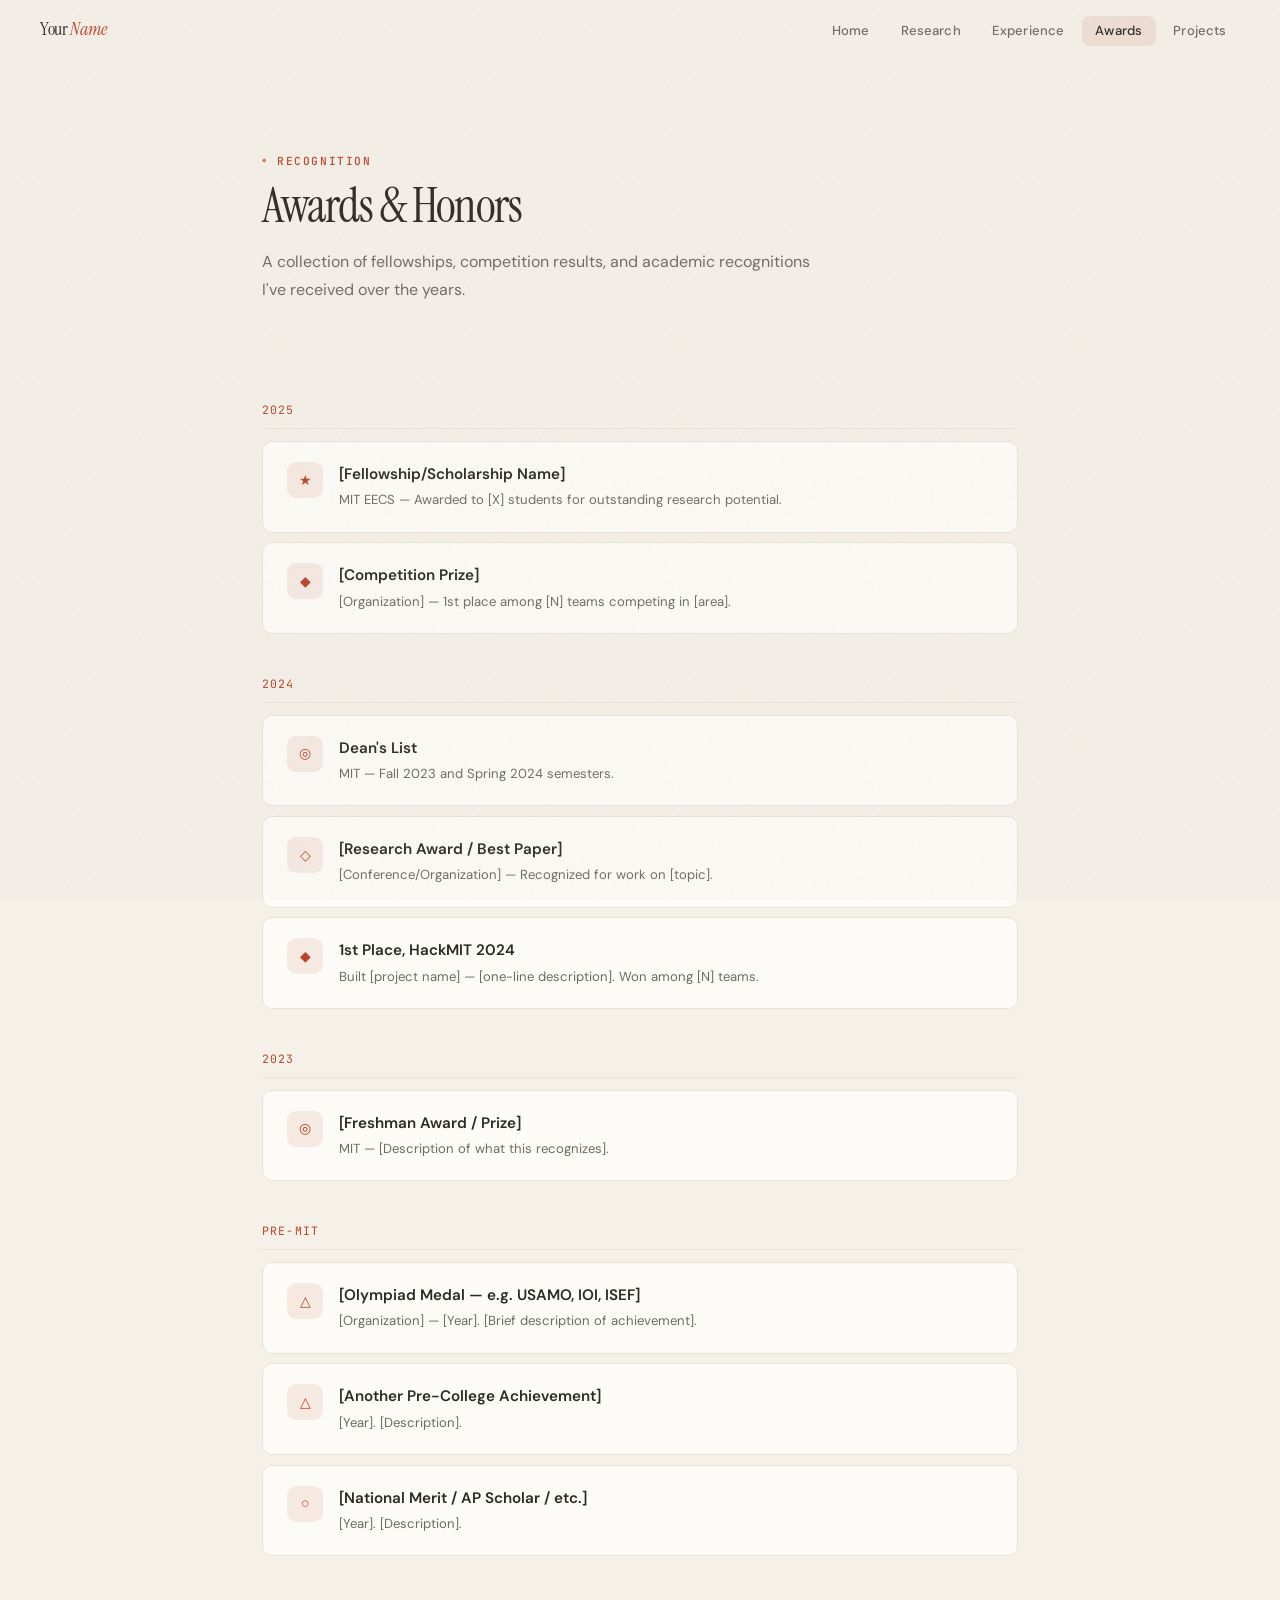
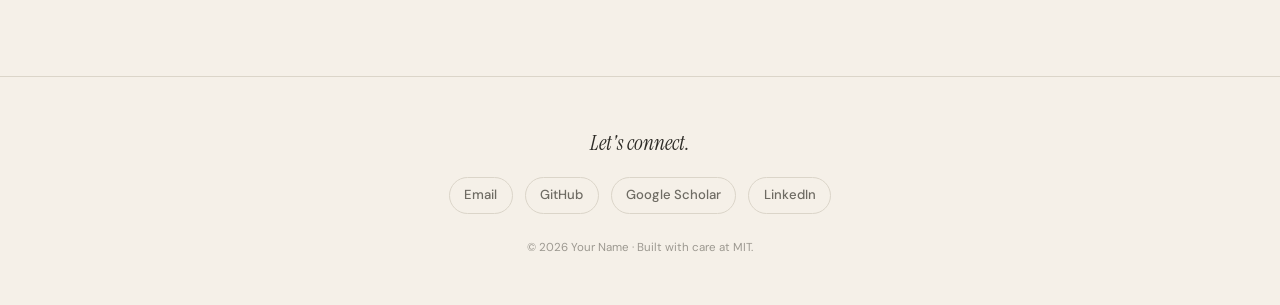
==== awards.html @ 9202465a "Initial commit" ====
<!DOCTYPE html>
<html lang="en">
<head>
    <meta charset="UTF-8">
    <meta name="viewport" content="width=device-width, initial-scale=1.0">
    <title>Awards — Your Name</title>
    <link rel="stylesheet" href="style.css">
</head>
<body>

<nav id="navbar">
    <a class="nav-name" href="index.html">Your <em>Name</em></a>
    <div class="nav-toggle" onclick="document.querySelector('.nav-links').classList.toggle('open')">
        <span></span><span></span><span></span>
    </div>
    <ul class="nav-links">
        <li><a href="index.html">Home</a></li>
        <li><a href="research.html">Research</a></li>
        <li><a href="experience.html">Experience</a></li>
        <li><a href="awards.html" class="active">Awards</a></li>
        <li><a href="projects.html">Projects</a></li>
    </ul>
</nav>

<div class="page">
    <div class="page-header">
        <div class="section-tag reveal">Recognition</div>
        <h1 class="section-heading reveal r-d1">Awards & Honors</h1>
        <p class="section-desc reveal r-d2">
            A collection of fellowships, competition results, and academic recognitions 
            I've received over the years.
        </p>
    </div>

    <div class="awards-full">

        <!-- 2025 -->
        <div class="awards-year-group reveal">
            <div class="awards-year">2025</div>
            <div class="award-full-item">
                <div class="award-full-icon">★</div>
                <div class="award-full-info">
                    <h3>[Fellowship/Scholarship Name]</h3>
                    <p>MIT EECS — Awarded to [X] students for outstanding research potential.</p>
                </div>
            </div>
            <div class="award-full-item">
                <div class="award-full-icon">◆</div>
                <div class="award-full-info">
                    <h3>[Competition Prize]</h3>
                    <p>[Organization] — 1st place among [N] teams competing in [area].</p>
                </div>
            </div>
        </div>

        <!-- 2024 -->
        <div class="awards-year-group reveal">
            <div class="awards-year">2024</div>
            <div class="award-full-item">
                <div class="award-full-icon">◎</div>
                <div class="award-full-info">
                    <h3>Dean's List</h3>
                    <p>MIT — Fall 2023 and Spring 2024 semesters.</p>
                </div>
            </div>
            <div class="award-full-item">
                <div class="award-full-icon">◇</div>
                <div class="award-full-info">
                    <h3>[Research Award / Best Paper]</h3>
                    <p>[Conference/Organization] — Recognized for work on [topic].</p>
                </div>
            </div>
            <div class="award-full-item">
                <div class="award-full-icon">◆</div>
                <div class="award-full-info">
                    <h3>1st Place, HackMIT 2024</h3>
                    <p>Built [project name] — [one-line description]. Won among [N] teams.</p>
                </div>
            </div>
        </div>

        <!-- 2023 -->
        <div class="awards-year-group reveal">
            <div class="awards-year">2023</div>
            <div class="award-full-item">
                <div class="award-full-icon">◎</div>
                <div class="award-full-info">
                    <h3>[Freshman Award / Prize]</h3>
                    <p>MIT — [Description of what this recognizes].</p>
                </div>
            </div>
        </div>

        <!-- Pre-MIT -->
        <div class="awards-year-group reveal">
            <div class="awards-year">Pre-MIT</div>
            <div class="award-full-item">
                <div class="award-full-icon">△</div>
                <div class="award-full-info">
                    <h3>[Olympiad Medal — e.g. USAMO, IOI, ISEF]</h3>
                    <p>[Organization] — [Year]. [Brief description of achievement].</p>
                </div>
            </div>
            <div class="award-full-item">
                <div class="award-full-icon">△</div>
                <div class="award-full-info">
                    <h3>[Another Pre-College Achievement]</h3>
                    <p>[Year]. [Description].</p>
                </div>
            </div>
            <div class="award-full-item">
                <div class="award-full-icon">○</div>
                <div class="award-full-info">
                    <h3>[National Merit / AP Scholar / etc.]</h3>
                    <p>[Year]. [Description].</p>
                </div>
            </div>
        </div>

    </div>
</div>

<footer>
    <div class="footer-inner">
        <div class="footer-tagline">Let's connect.</div>
        <div class="footer-socials">
            <a href="mailto:you@mit.edu">Email</a>
            <a href="#">GitHub</a>
            <a href="#">Google Scholar</a>
            <a href="#">LinkedIn</a>
        </div>
        <div class="copyright">© 2026 Your Name · Built with care at MIT.</div>
    </div>
</footer>

<script src="main.js"></script>
</body>
</html>
---- style.css ----
/* ═══════════════════════════════════════════════════
   YOUR NAME — Personal Academic Site
   Warm beige palette · Editorial typography · Artistic details
   ═══════════════════════════════════════════════════ */

@import url('https://fonts.googleapis.com/css2?family=Instrument+Serif:ital@0;1&family=DM+Sans:ital,opsz,wght@0,9..40,300;0,9..40,400;0,9..40,500;0,9..40,600;1,9..40,300;1,9..40,400&family=JetBrains+Mono:wght@400;500&display=swap');

:root {
    --bg:         #F5F0E8;
    --bg-warm:    #EDE7DB;
    --bg-card:    #FAF7F2;
    --bg-cream:   #FDFBF7;
    --text:       #2C2A25;
    --text-soft:  #6E6B63;
    --text-faint: #9C9890;
    --accent:     #B8452A;
    --accent-soft: rgba(184,69,42,0.1);
    --accent-glow: rgba(184,69,42,0.06);
    --border:     #DBD5C9;
    --border-light:#E8E3D9;
    --ink:        #3A3835;

    --serif:  'Instrument Serif', Georgia, serif;
    --sans:   'DM Sans', -apple-system, sans-serif;
    --mono:   'JetBrains Mono', monospace;

    --ease-out: cubic-bezier(0.16, 1, 0.3, 1);
    --ease-smooth: cubic-bezier(0.4, 0, 0.2, 1);
}

/* ─── RESET ─── */
*, *::before, *::after { margin: 0; padding: 0; box-sizing: border-box; }

html { scroll-behavior: smooth; font-size: 16px; }

body {
    font-family: var(--sans);
    background: var(--bg);
    color: var(--text);
    line-height: 1.7;
    -webkit-font-smoothing: antialiased;
    overflow-x: hidden;
    position: relative;
}

/* paper texture overlay */
body::before {
    content: '';
    position: fixed;
    inset: 0;
    pointer-events: none;
    z-index: 9999;
    opacity: 0.3;
    background-image: url("data:image/svg+xml,%3Csvg viewBox='0 0 256 256' xmlns='http://www.w3.org/2000/svg'%3E%3Cfilter id='n'%3E%3CfeTurbulence type='fractalNoise' baseFrequency='0.8' numOctaves='4' stitchTiles='stitch'/%3E%3C/filter%3E%3Crect width='100%25' height='100%25' filter='url(%23n)' opacity='0.3'/%3E%3C/svg%3E");
    background-size: 200px;
}

::selection {
    background: var(--accent);
    color: #fff;
}

a {
    color: var(--accent);
    text-decoration: none;
    transition: opacity 0.25s var(--ease-smooth);
}
a:hover { opacity: 0.7; }

img { max-width: 100%; display: block; }

/* ═══════════════════════════════════════
   NAVIGATION
   ═══════════════════════════════════════ */
nav {
    position: fixed;
    top: 0;
    width: 100%;
    z-index: 1000;
    padding: 0 2.5rem;
    height: 60px;
    display: flex;
    align-items: center;
    justify-content: space-between;
    transition: all 0.4s var(--ease-smooth);
    background: transparent;
}
nav.scrolled {
    background: rgba(245, 240, 232, 0.88);
    backdrop-filter: blur(20px) saturate(1.4);
    -webkit-backdrop-filter: blur(20px) saturate(1.4);
    box-shadow: 0 1px 0 var(--border-light);
}
.nav-name {
    font-family: var(--serif);
    font-size: 1.15rem;
    color: var(--text);
    letter-spacing: -0.02em;
}
.nav-name em {
    font-style: italic;
    color: var(--accent);
}
.nav-links {
    display: flex;
    gap: 0.25rem;
    list-style: none;
}
.nav-links a {
    color: var(--text-soft);
    font-size: 0.82rem;
    font-weight: 500;
    padding: 0.4rem 0.85rem;
    border-radius: 8px;
    transition: all 0.25s var(--ease-smooth);
    letter-spacing: 0.01em;
}
.nav-links a:hover,
.nav-links a.active {
    color: var(--text);
    background: var(--accent-soft);
    opacity: 1;
}

/* mobile nav toggle */
.nav-toggle { display: none; cursor: pointer; padding: 0.5rem; }
.nav-toggle span {
    display: block;
    width: 20px;
    height: 1.5px;
    background: var(--text);
    margin: 5px 0;
    transition: all 0.3s;
}

/* ═══════════════════════════════════════
   PAGE WRAPPER
   ═══════════════════════════════════════ */
.page {
    max-width: 820px;
    margin: 0 auto;
    padding: 0 2rem;
}
.page-wide {
    max-width: 1060px;
    margin: 0 auto;
    padding: 0 2rem;
}

/* ═══════════════════════════════════════
   SECTION HEADING
   ═══════════════════════════════════════ */
.section-tag {
    font-family: var(--mono);
    font-size: 0.7rem;
    font-weight: 500;
    letter-spacing: 0.14em;
    text-transform: uppercase;
    color: var(--accent);
    margin-bottom: 0.5rem;
    display: inline-flex;
    align-items: center;
    gap: 0.6rem;
}
.section-tag::before {
    content: '◆';
    font-size: 0.45rem;
    opacity: 0.7;
}
.section-heading {
    font-family: var(--serif);
    font-size: clamp(2rem, 4.5vw, 3rem);
    font-weight: 400;
    line-height: 1.12;
    letter-spacing: -0.03em;
    color: var(--text);
    margin-bottom: 1rem;
}
.section-desc {
    font-size: 1rem;
    color: var(--text-soft);
    max-width: 560px;
    line-height: 1.75;
    margin-bottom: 3rem;
}

/* ═══════════════════════════════════════
   HOME — HERO
   ═══════════════════════════════════════ */
.home-hero {
    padding-top: 10rem;
    padding-bottom: 4rem;
    display: grid;
    grid-template-columns: 1fr 280px;
    gap: 4rem;
    align-items: start;
}
.home-intro h1 {
    font-family: var(--serif);
    font-size: clamp(2.6rem, 5.5vw, 3.6rem);
    font-weight: 400;
    line-height: 1.08;
    letter-spacing: -0.035em;
    margin-bottom: 1.5rem;
}
.home-intro h1 em {
    font-style: italic;
    color: var(--accent);
}
.home-intro .bio {
    font-size: 1.02rem;
    color: var(--text-soft);
    line-height: 1.8;
    max-width: 500px;
    margin-bottom: 2rem;
}
.home-intro .bio strong {
    color: var(--text);
    font-weight: 500;
}

/* portrait */
.portrait-wrap {
    position: relative;
}
.portrait-frame {
    position: relative;
    border-radius: 14px;
    overflow: hidden;
    box-shadow: 0 20px 60px rgba(44,42,37,0.1);
}
.portrait-frame img {
    width: 100%;
    aspect-ratio: 3 / 4;
    object-fit: cover;
    transition: transform 0.6s var(--ease-out);
}
.portrait-frame:hover img { transform: scale(1.03); }
.portrait-deco {
    position: absolute;
    top: -10px;
    right: -10px;
    width: 100%;
    height: 100%;
    border: 1.5px solid var(--border);
    border-radius: 14px;
    z-index: -1;
    transition: transform 0.5s var(--ease-out);
}
.portrait-wrap:hover .portrait-deco { transform: translate(4px, -4px); }

/* contact pills */
.contact-row {
    display: flex;
    gap: 0.6rem;
    flex-wrap: wrap;
    margin-bottom: 3rem;
}
.pill {
    display: inline-flex;
    align-items: center;
    gap: 0.45rem;
    padding: 0.45rem 1rem;
    border: 1px solid var(--border);
    border-radius: 100px;
    font-size: 0.82rem;
    font-weight: 500;
    color: var(--text-soft);
    background: var(--bg-cream);
    transition: all 0.25s var(--ease-smooth);
}
.pill svg { width: 14px; height: 14px; flex-shrink: 0; }
.pill:hover {
    border-color: var(--accent);
    color: var(--accent);
    background: var(--accent-soft);
    opacity: 1;
}

/* ═══════════════════════════════════════
   HOME — SUMMARY SECTIONS
   ═══════════════════════════════════════ */
.home-section {
    padding: 3rem 0;
    border-top: 1px solid var(--border-light);
}
.home-section-header {
    display: flex;
    justify-content: space-between;
    align-items: baseline;
    margin-bottom: 1.5rem;
}
.home-section-header h2 {
    font-family: var(--serif);
    font-size: 1.6rem;
    font-weight: 400;
    letter-spacing: -0.02em;
}
.view-all {
    font-family: var(--mono);
    font-size: 0.72rem;
    letter-spacing: 0.08em;
    text-transform: uppercase;
    color: var(--accent);
    display: flex;
    align-items: center;
    gap: 0.4rem;
    font-weight: 500;
}
.view-all::after {
    content: '→';
    transition: transform 0.2s;
}
.view-all:hover::after { transform: translateX(3px); }

/* mini publication list (homepage) */
.pub-mini { display: flex; flex-direction: column; gap: 0.75rem; }
.pub-mini-item {
    padding: 1.1rem 1.4rem;
    background: var(--bg-cream);
    border: 1px solid var(--border-light);
    border-radius: 10px;
    transition: all 0.25s var(--ease-smooth);
}
.pub-mini-item:hover {
    border-color: var(--accent);
    box-shadow: 0 6px 24px var(--accent-glow);
    transform: translateY(-1px);
}
.pub-mini-title {
    font-family: var(--serif);
    font-size: 1.05rem;
    line-height: 1.35;
    margin-bottom: 0.25rem;
}
.pub-mini-title a { color: var(--text); }
.pub-mini-title a:hover { color: var(--accent); }
.pub-mini-meta {
    font-size: 0.82rem;
    color: var(--text-faint);
}
.pub-mini-meta strong { color: var(--text); font-weight: 600; }

/* mini experience list (homepage) */
.exp-mini { display: flex; flex-direction: column; gap: 0; }
.exp-mini-item {
    display: grid;
    grid-template-columns: 110px 1fr;
    gap: 1.5rem;
    padding: 1rem 0;
    border-bottom: 1px solid var(--border-light);
}
.exp-mini-item:last-child { border-bottom: none; }
.exp-mini-date {
    font-family: var(--mono);
    font-size: 0.75rem;
    color: var(--text-faint);
    padding-top: 0.15rem;
}
.exp-mini-info h3 {
    font-size: 0.95rem;
    font-weight: 600;
    line-height: 1.3;
}
.exp-mini-info .company {
    font-family: var(--serif);
    font-style: italic;
    color: var(--accent);
    font-size: 0.92rem;
}

/* mini awards (homepage) */
.awards-mini {
    display: flex;
    flex-wrap: wrap;
    gap: 0.5rem;
}
.award-chip {
    display: inline-flex;
    align-items: center;
    gap: 0.5rem;
    padding: 0.55rem 1rem;
    background: var(--bg-cream);
    border: 1px solid var(--border-light);
    border-radius: 10px;
    font-size: 0.85rem;
    color: var(--text);
    transition: all 0.25s var(--ease-smooth);
}
.award-chip:hover {
    border-color: var(--accent);
    transform: translateY(-1px);
}
.award-chip .chip-icon {
    font-size: 0.75rem;
    opacity: 0.6;
}

/* ═══════════════════════════════════════
   DETAIL PAGES — PAGE HEADER
   ═══════════════════════════════════════ */
.page-header {
    padding-top: 9rem;
    padding-bottom: 3rem;
}

/* ═══════════════════════════════════════
   PUBLICATIONS (detail page)
   ═══════════════════════════════════════ */
.pub-list-full { display: flex; flex-direction: column; gap: 1.25rem; padding-bottom: 5rem; }
.pub-card {
    display: grid;
    grid-template-columns: 200px 1fr;
    gap: 1.75rem;
    padding: 1.75rem;
    background: var(--bg-cream);
    border: 1px solid var(--border-light);
    border-radius: 14px;
    transition: all 0.3s var(--ease-smooth);
}
.pub-card:hover {
    border-color: var(--accent);
    box-shadow: 0 12px 40px var(--accent-glow);
    transform: translateY(-2px);
}
.pub-card-img {
    width: 100%;
    aspect-ratio: 4/3;
    background: var(--bg-warm);
    border-radius: 8px;
    overflow: hidden;
    display: flex;
    align-items: center;
    justify-content: center;
    font-family: var(--mono);
    font-size: 0.7rem;
    color: var(--text-faint);
    position: relative;
}
.pub-card-img img {
    width: 100%;
    height: 100%;
    object-fit: cover;
}
.pub-card-body {}
.pub-card-body h3 {
    font-family: var(--serif);
    font-size: 1.15rem;
    line-height: 1.35;
    margin-bottom: 0.4rem;
}
.pub-card-body h3 a { color: var(--text); }
.pub-card-body h3 a:hover { color: var(--accent); }
.pub-card-authors {
    font-size: 0.85rem;
    color: var(--text-soft);
    margin-bottom: 0.35rem;
    line-height: 1.5;
}
.pub-card-authors strong { color: var(--text); font-weight: 600; }
.pub-card-venue {
    font-family: var(--mono);
    font-size: 0.72rem;
    color: var(--accent);
    font-weight: 500;
    letter-spacing: 0.02em;
    margin-bottom: 0.75rem;
}
.pub-card-links { display: flex; gap: 0.5rem; flex-wrap: wrap; }
.btn-sm {
    font-size: 0.75rem;
    font-weight: 500;
    padding: 0.3rem 0.7rem;
    border-radius: 6px;
    background: var(--accent-soft);
    color: var(--accent);
    transition: all 0.2s var(--ease-smooth);
}
.btn-sm:hover { background: var(--accent); color: #fff; opacity: 1; }

/* ═══════════════════════════════════════
   EXPERIENCE (detail page)
   ═══════════════════════════════════════ */
.exp-timeline { padding-bottom: 5rem; }
.exp-full-item {
    display: grid;
    grid-template-columns: 160px 1fr;
    gap: 2.5rem;
    padding: 2.5rem 0;
    border-bottom: 1px solid var(--border-light);
    position: relative;
}
.exp-full-item:first-child { border-top: 1px solid var(--border-light); }
.exp-full-left {
    font-family: var(--mono);
    font-size: 0.78rem;
    color: var(--text-faint);
    line-height: 1.5;
}
.exp-full-left .exp-loc {
    display: block;
    margin-top: 0.25rem;
    font-family: var(--sans);
    font-style: italic;
    font-size: 0.82rem;
}
.exp-full-right h3 {
    font-size: 1.15rem;
    font-weight: 600;
    margin-bottom: 0.15rem;
}
.exp-full-right .exp-org {
    font-family: var(--serif);
    font-size: 1.1rem;
    font-style: italic;
    color: var(--accent);
    margin-bottom: 0.8rem;
}
.exp-full-right p {
    font-size: 0.92rem;
    color: var(--text-soft);
    line-height: 1.75;
    margin-bottom: 1rem;
}
.exp-full-right .exp-gallery {
    display: grid;
    grid-template-columns: repeat(auto-fill, minmax(180px, 1fr));
    gap: 0.75rem;
    margin-top: 1rem;
}
.exp-full-right .exp-gallery img {
    width: 100%;
    aspect-ratio: 16/10;
    object-fit: cover;
    border-radius: 8px;
    border: 1px solid var(--border-light);
}

/* ═══════════════════════════════════════
   AWARDS (detail page)
   ═══════════════════════════════════════ */
.awards-full { padding-bottom: 5rem; }
.awards-year-group { margin-bottom: 2.5rem; }
.awards-year {
    font-family: var(--mono);
    font-size: 0.72rem;
    letter-spacing: 0.1em;
    text-transform: uppercase;
    color: var(--accent);
    margin-bottom: 0.75rem;
    padding-bottom: 0.5rem;
    border-bottom: 1px solid var(--border-light);
}
.award-full-item {
    padding: 1.25rem 1.5rem;
    background: var(--bg-cream);
    border: 1px solid var(--border-light);
    border-radius: 10px;
    margin-bottom: 0.6rem;
    display: flex;
    gap: 1rem;
    align-items: flex-start;
    transition: all 0.25s var(--ease-smooth);
}
.award-full-item:hover {
    border-color: var(--accent);
    transform: translateY(-1px);
    box-shadow: 0 6px 20px var(--accent-glow);
}
.award-full-icon {
    flex-shrink: 0;
    width: 36px;
    height: 36px;
    background: var(--accent-soft);
    border-radius: 9px;
    display: flex;
    align-items: center;
    justify-content: center;
    font-size: 0.9rem;
    color: var(--accent);
}
.award-full-info h3 { font-size: 0.95rem; font-weight: 600; margin-bottom: 0.1rem; }
.award-full-info p { font-size: 0.82rem; color: var(--text-soft); }

/* ═══════════════════════════════════════
   PROJECTS (detail page)
   ═══════════════════════════════════════ */
.projects-full { padding-bottom: 5rem; }
.project-full-card {
    display: grid;
    grid-template-columns: 1fr 1fr;
    gap: 2rem;
    padding: 2.5rem 0;
    border-bottom: 1px solid var(--border-light);
    align-items: center;
}
.project-full-card:first-child { border-top: 1px solid var(--border-light); }
.project-full-card:nth-child(even) { direction: rtl; }
.project-full-card:nth-child(even) > * { direction: ltr; }
.project-full-img {
    width: 100%;
    aspect-ratio: 16/10;
    background: var(--bg-warm);
    border-radius: 12px;
    overflow: hidden;
    border: 1px solid var(--border-light);
    display: flex;
    align-items: center;
    justify-content: center;
    font-family: var(--mono);
    font-size: 0.75rem;
    color: var(--text-faint);
}
.project-full-img img {
    width: 100%;
    height: 100%;
    object-fit: cover;
}
.project-full-body h3 {
    font-family: var(--serif);
    font-size: 1.4rem;
    font-weight: 400;
    margin-bottom: 0.5rem;
    letter-spacing: -0.01em;
}
.project-full-body p {
    font-size: 0.92rem;
    color: var(--text-soft);
    line-height: 1.75;
    margin-bottom: 1rem;
}
.project-full-body .tags {
    display: flex;
    gap: 0.4rem;
    flex-wrap: wrap;
    margin-bottom: 1rem;
}
.tag {
    font-family: var(--mono);
    font-size: 0.68rem;
    padding: 0.2rem 0.55rem;
    background: var(--bg-warm);
    border-radius: 5px;
    color: var(--text-soft);
}
.project-full-body .project-link {
    font-size: 0.85rem;
    font-weight: 500;
    display: inline-flex;
    align-items: center;
    gap: 0.4rem;
}
.project-full-body .project-link::after { content: '→'; transition: transform 0.2s; }
.project-full-body .project-link:hover::after { transform: translateX(3px); }

/* ═══════════════════════════════════════
   FOOTER
   ═══════════════════════════════════════ */
footer {
    border-top: 1px solid var(--border);
    padding: 3rem 2rem;
    text-align: center;
}
footer .footer-inner {
    max-width: 500px;
    margin: 0 auto;
}
footer .footer-tagline {
    font-family: var(--serif);
    font-size: 1.3rem;
    color: var(--text);
    margin-bottom: 1rem;
    font-style: italic;
}
.footer-socials {
    display: flex;
    justify-content: center;
    gap: 0.75rem;
    margin-bottom: 1.5rem;
    flex-wrap: wrap;
}
.footer-socials a {
    color: var(--text-soft);
    font-size: 0.82rem;
    font-weight: 500;
    padding: 0.4rem 0.9rem;
    border: 1px solid var(--border);
    border-radius: 100px;
    transition: all 0.25s var(--ease-smooth);
}
.footer-socials a:hover {
    color: var(--accent);
    border-color: var(--accent);
    background: var(--accent-soft);
    opacity: 1;
}
footer .copyright {
    font-size: 0.72rem;
    color: var(--text-faint);
}

/* ═══════════════════════════════════════
   DECORATIVE ELEMENTS
   ═══════════════════════════════════════ */
.deco-line {
    width: 48px;
    height: 1.5px;
    background: var(--accent);
    margin: 2rem 0;
    border-radius: 1px;
}
.deco-dot-grid {
    position: absolute;
    width: 80px;
    height: 80px;
    background-image: radial-gradient(circle, var(--border) 1px, transparent 1px);
    background-size: 10px 10px;
    opacity: 0.5;
    pointer-events: none;
}

/* ═══════════════════════════════════════
   ANIMATIONS
   ═══════════════════════════════════════ */
.reveal {
    opacity: 0;
    transform: translateY(28px);
    transition: opacity 0.7s var(--ease-out), transform 0.7s var(--ease-out);
}
.reveal.vis {
    opacity: 1;
    transform: translateY(0);
}
.r-d1 { transition-delay: 0.08s; }
.r-d2 { transition-delay: 0.16s; }
.r-d3 { transition-delay: 0.24s; }
.r-d4 { transition-delay: 0.32s; }

/* hero stagger */
.stagger > * {
    opacity: 0;
    transform: translateY(18px);
    animation: fadeUp 0.75s var(--ease-out) forwards;
}
.stagger > *:nth-child(1) { animation-delay: 0.15s; }
.stagger > *:nth-child(2) { animation-delay: 0.3s; }
.stagger > *:nth-child(3) { animation-delay: 0.45s; }
.stagger > *:nth-child(4) { animation-delay: 0.6s; }

.portrait-wrap {
    opacity: 0;
    transform: translateY(18px);
    animation: fadeUp 0.75s var(--ease-out) 0.4s forwards;
}

@keyframes fadeUp {
    to { opacity: 1; transform: translateY(0); }
}

/* ═══════════════════════════════════════
   RESPONSIVE
   ═══════════════════════════════════════ */
@media (max-width: 768px) {
    nav { padding: 0 1.25rem; }
    .nav-links { 
        display: none; 
        position: absolute;
        top: 60px;
        left: 0;
        width: 100%;
        background: rgba(245,240,232,0.97);
        backdrop-filter: blur(16px);
        padding: 1rem;
        flex-direction: column;
        border-bottom: 1px solid var(--border);
    }
    .nav-links.open { display: flex; }
    .nav-toggle { display: block; }

    .page, .page-wide { padding: 0 1.25rem; }
    .home-hero {
        grid-template-columns: 1fr;
        padding-top: 7rem;
        gap: 2rem;
    }
    .home-hero .portrait-wrap { max-width: 220px; order: -1; }
    .pub-card {
        grid-template-columns: 1fr;
    }
    .pub-card-img { max-height: 200px; }
    .exp-full-item, .exp-mini-item {
        grid-template-columns: 1fr;
        gap: 0.5rem;
    }
    .project-full-card,
    .project-full-card:nth-child(even) {
        grid-template-columns: 1fr;
        direction: ltr;
    }
}
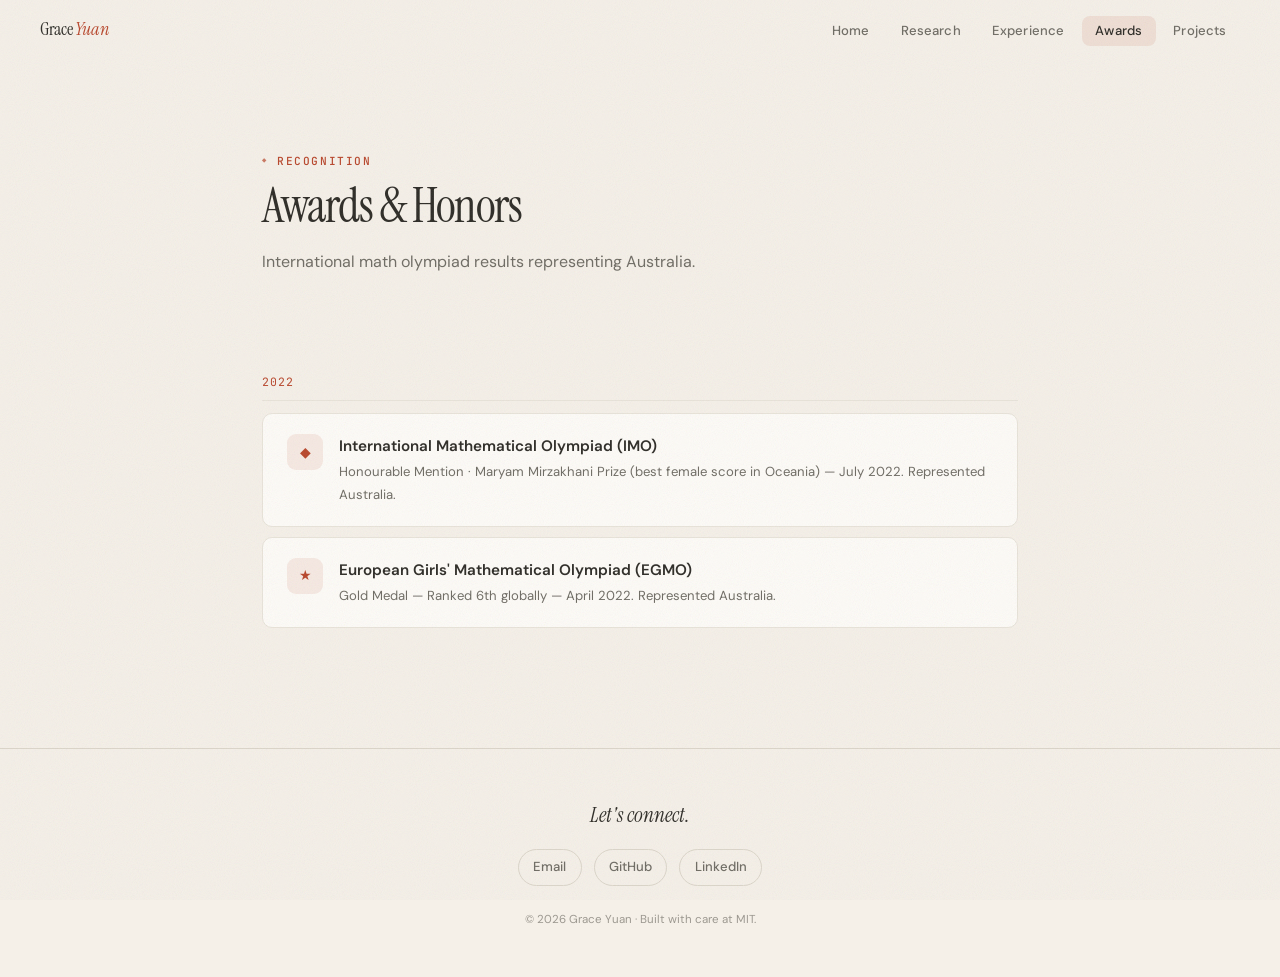
==== commit 8acebc7d: "Add real content and photo" ====
--- a/awards.html
+++ b/awards.html
@@ -3,13 +3,13 @@
 <head>
     <meta charset="UTF-8">
     <meta name="viewport" content="width=device-width, initial-scale=1.0">
-    <title>Awards — Your Name</title>
+    <title>Awards — Grace Yuan</title>
     <link rel="stylesheet" href="style.css">
 </head>
 <body>
 
 <nav id="navbar">
-    <a class="nav-name" href="index.html">Your <em>Name</em></a>
+    <a class="nav-name" href="index.html">Grace <em>Yuan</em></a>
     <div class="nav-toggle" onclick="document.querySelector('.nav-links').classList.toggle('open')">
         <span></span><span></span><span></span>
     </div>
@@ -25,94 +25,28 @@
 <div class="page">
     <div class="page-header">
         <div class="section-tag reveal">Recognition</div>
-        <h1 class="section-heading reveal r-d1">Awards & Honors</h1>
+        <h1 class="section-heading reveal r-d1">Awards &amp; Honors</h1>
         <p class="section-desc reveal r-d2">
-            A collection of fellowships, competition results, and academic recognitions 
-            I've received over the years.
+            International math olympiad results representing Australia.
         </p>
     </div>
 
     <div class="awards-full">
 
-        <!-- 2025 -->
         <div class="awards-year-group reveal">
-            <div class="awards-year">2025</div>
+            <div class="awards-year">2022</div>
+            <div class="award-full-item">
+                <div class="award-full-icon">◆</div>
+                <div class="award-full-info">
+                    <h3>International Mathematical Olympiad (IMO)</h3>
+                    <p>Honourable Mention · Maryam Mirzakhani Prize (best female score in Oceania) — July 2022. Represented Australia.</p>
+                </div>
+            </div>
             <div class="award-full-item">
                 <div class="award-full-icon">★</div>
                 <div class="award-full-info">
-                    <h3>[Fellowship/Scholarship Name]</h3>
-                    <p>MIT EECS — Awarded to [X] students for outstanding research potential.</p>
-                </div>
-            </div>
-            <div class="award-full-item">
-                <div class="award-full-icon">◆</div>
-                <div class="award-full-info">
-                    <h3>[Competition Prize]</h3>
-                    <p>[Organization] — 1st place among [N] teams competing in [area].</p>
-                </div>
-            </div>
-        </div>
-
-        <!-- 2024 -->
-        <div class="awards-year-group reveal">
-            <div class="awards-year">2024</div>
-            <div class="award-full-item">
-                <div class="award-full-icon">◎</div>
-                <div class="award-full-info">
-                    <h3>Dean's List</h3>
-                    <p>MIT — Fall 2023 and Spring 2024 semesters.</p>
-                </div>
-            </div>
-            <div class="award-full-item">
-                <div class="award-full-icon">◇</div>
-                <div class="award-full-info">
-                    <h3>[Research Award / Best Paper]</h3>
-                    <p>[Conference/Organization] — Recognized for work on [topic].</p>
-                </div>
-            </div>
-            <div class="award-full-item">
-                <div class="award-full-icon">◆</div>
-                <div class="award-full-info">
-                    <h3>1st Place, HackMIT 2024</h3>
-                    <p>Built [project name] — [one-line description]. Won among [N] teams.</p>
-                </div>
-            </div>
-        </div>
-
-        <!-- 2023 -->
-        <div class="awards-year-group reveal">
-            <div class="awards-year">2023</div>
-            <div class="award-full-item">
-                <div class="award-full-icon">◎</div>
-                <div class="award-full-info">
-                    <h3>[Freshman Award / Prize]</h3>
-                    <p>MIT — [Description of what this recognizes].</p>
-                </div>
-            </div>
-        </div>
-
-        <!-- Pre-MIT -->
-        <div class="awards-year-group reveal">
-            <div class="awards-year">Pre-MIT</div>
-            <div class="award-full-item">
-                <div class="award-full-icon">△</div>
-                <div class="award-full-info">
-                    <h3>[Olympiad Medal — e.g. USAMO, IOI, ISEF]</h3>
-                    <p>[Organization] — [Year]. [Brief description of achievement].</p>
-                </div>
-            </div>
-            <div class="award-full-item">
-                <div class="award-full-icon">△</div>
-                <div class="award-full-info">
-                    <h3>[Another Pre-College Achievement]</h3>
-                    <p>[Year]. [Description].</p>
-                </div>
-            </div>
-            <div class="award-full-item">
-                <div class="award-full-icon">○</div>
-                <div class="award-full-info">
-                    <h3>[National Merit / AP Scholar / etc.]</h3>
-                    <p>[Year]. [Description].</p>
+                    <h3>European Girls' Mathematical Olympiad (EGMO)</h3>
+                    <p>Gold Medal — Ranked 6th globally — April 2022. Represented Australia.</p>
                 </div>
             </div>
         </div>
@@ -124,12 +58,11 @@
     <div class="footer-inner">
         <div class="footer-tagline">Let's connect.</div>
         <div class="footer-socials">
-            <a href="mailto:you@mit.edu">Email</a>
+            <a href="mailto:yuangc@mit.edu">Email</a>
             <a href="#">GitHub</a>
-            <a href="#">Google Scholar</a>
             <a href="#">LinkedIn</a>
         </div>
-        <div class="copyright">© 2026 Your Name · Built with care at MIT.</div>
+        <div class="copyright">&copy; 2026 Grace Yuan &middot; Built with care at MIT.</div>
     </div>
 </footer>
 
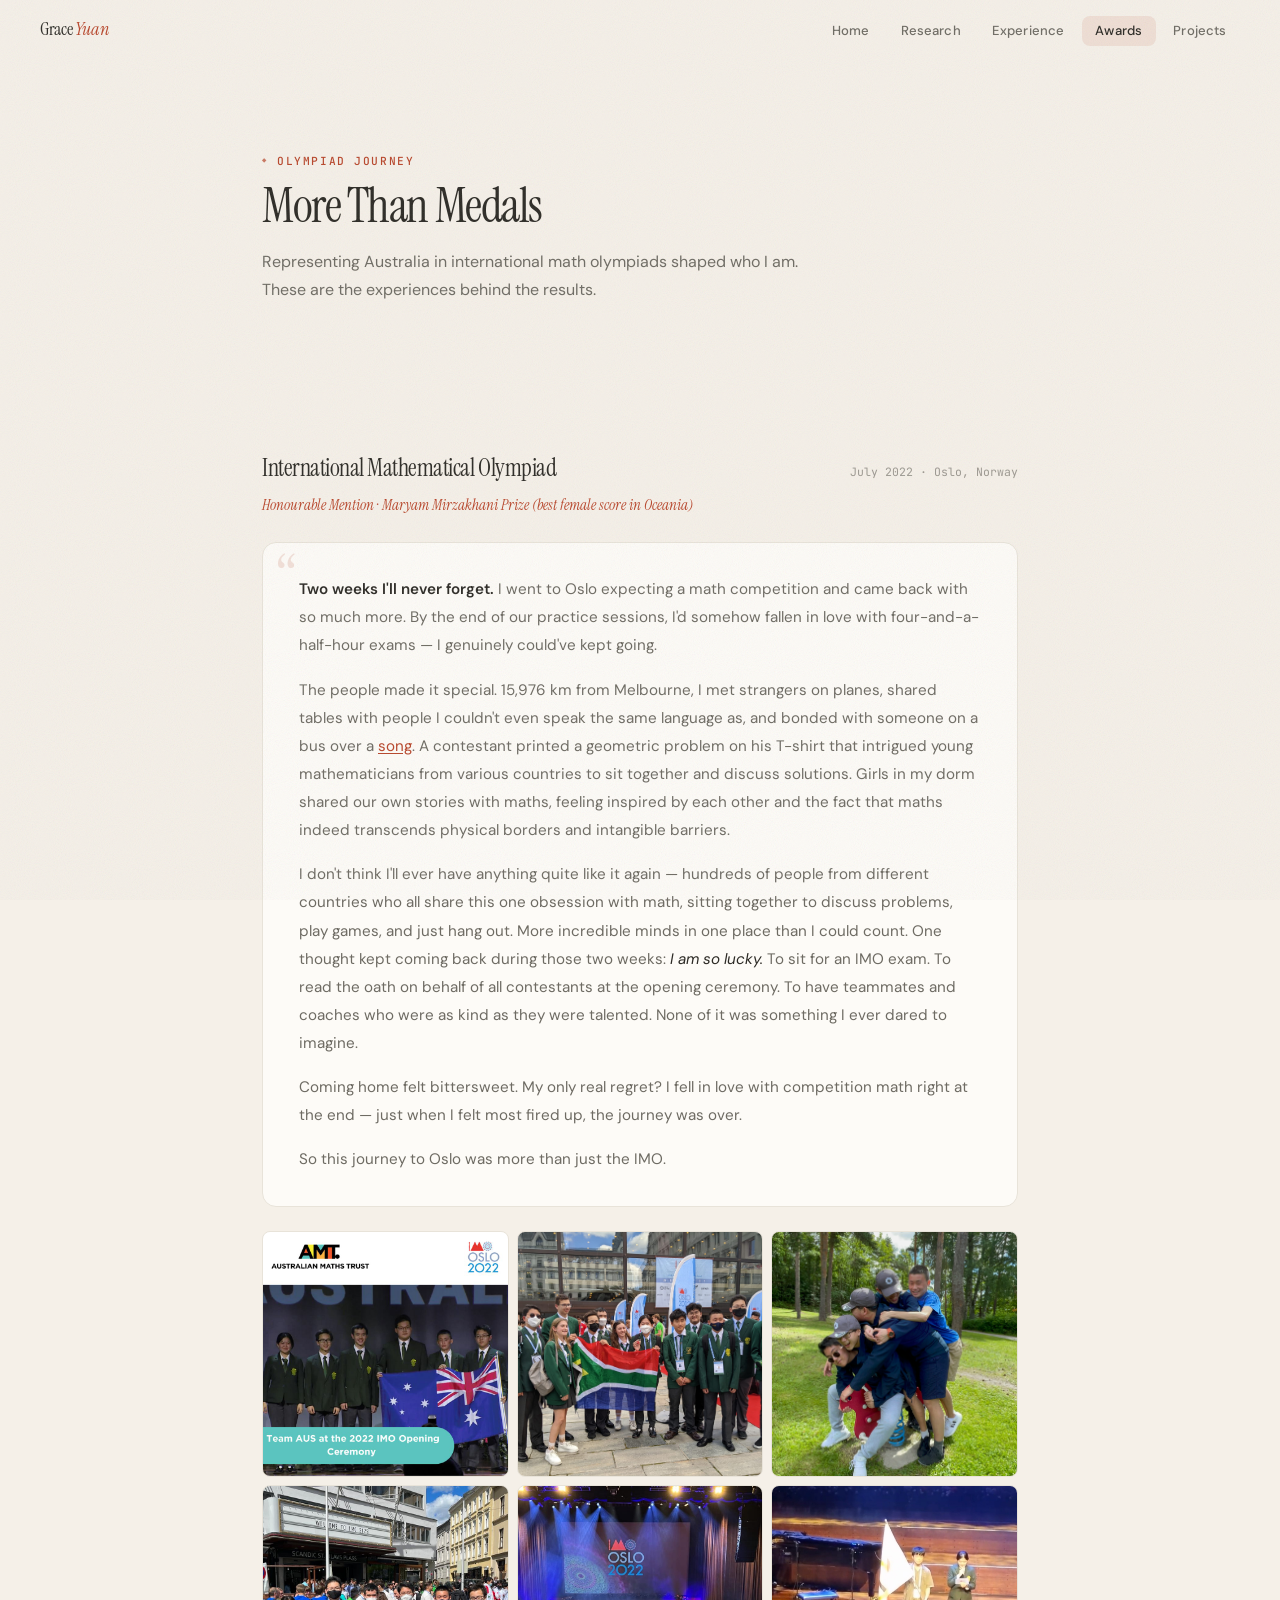
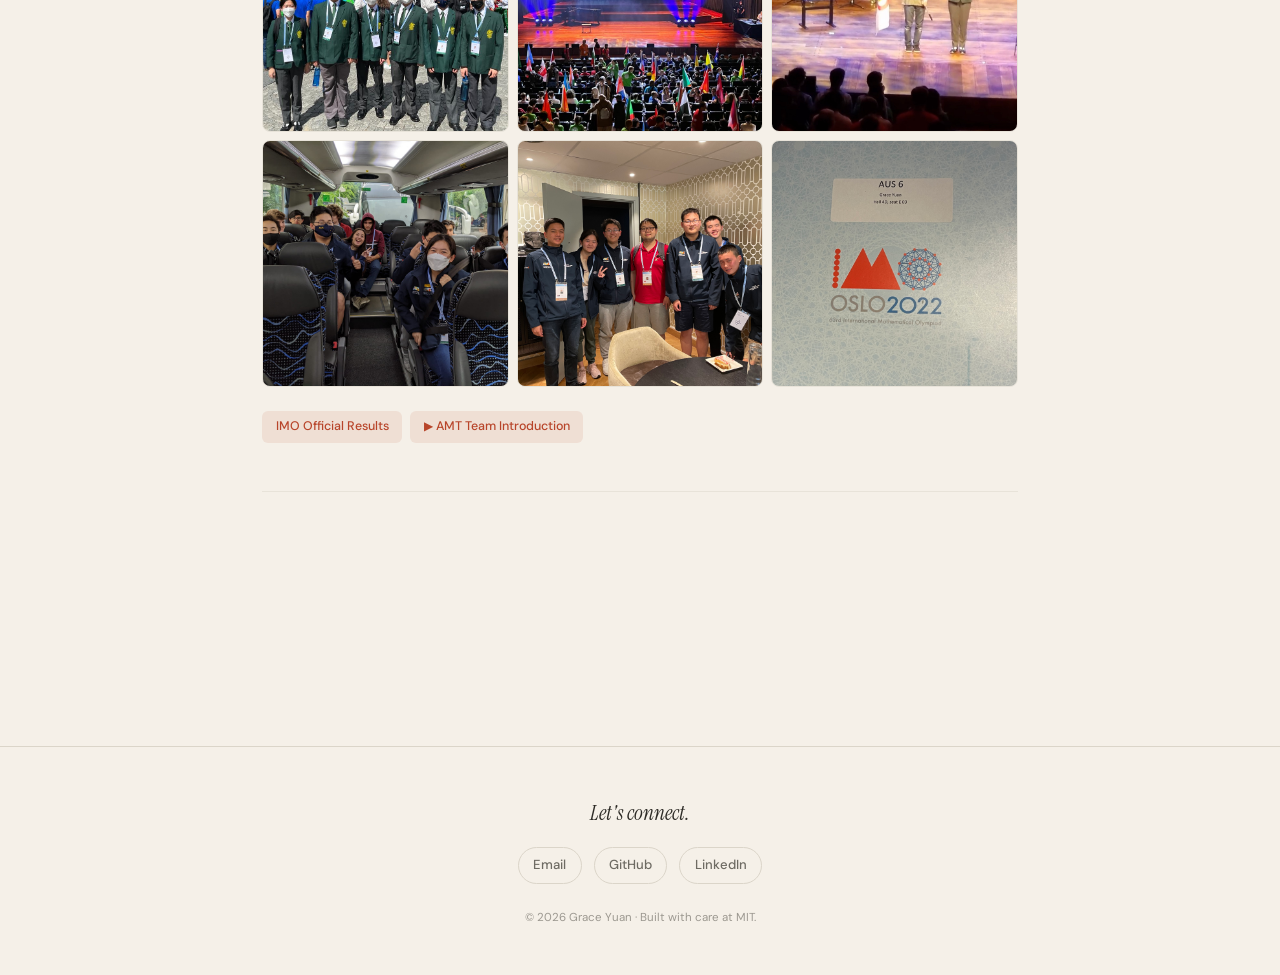
==== commit e8ae0939: "Rebuild awards page with IMO reflection and 9 photos" ====
--- a/awards.html
+++ b/awards.html
@@ -3,8 +3,112 @@
 <head>
     <meta charset="UTF-8">
     <meta name="viewport" content="width=device-width, initial-scale=1.0">
-    <title>Awards — Grace Yuan</title>
+    <title>Olympiad Journey — Grace Yuan</title>
     <link rel="stylesheet" href="style.css">
+    <style>
+        .reflection {
+            margin-top: 1.5rem;
+            padding: 2rem 2.25rem;
+            background: var(--bg-cream);
+            border: 1px solid var(--border-light);
+            border-radius: 14px;
+            position: relative;
+        }
+        .reflection::before {
+            content: '\201C';
+            font-family: var(--serif);
+            font-size: 4rem;
+            color: var(--accent);
+            opacity: 0.15;
+            position: absolute;
+            top: 0.5rem;
+            left: 1rem;
+            line-height: 1;
+        }
+        .reflection p {
+            font-size: 0.95rem;
+            color: var(--text-soft);
+            line-height: 1.85;
+            margin-bottom: 1rem;
+        }
+        .reflection p:last-child { margin-bottom: 0; }
+        .reflection em { color: var(--text); font-style: italic; }
+        .reflection strong { color: var(--text); font-weight: 600; }
+        .reflection a { text-decoration: underline; text-underline-offset: 2px; }
+
+        .olympiad-links {
+            display: flex;
+            gap: 0.5rem;
+            flex-wrap: wrap;
+            margin-top: 1.5rem;
+        }
+        .olympiad-links a {
+            font-size: 0.78rem;
+            font-weight: 500;
+            padding: 0.35rem 0.85rem;
+            border-radius: 6px;
+            background: var(--accent-soft);
+            color: var(--accent);
+            transition: all 0.2s var(--ease-smooth);
+            display: inline-flex;
+            align-items: center;
+            gap: 0.4rem;
+        }
+        .olympiad-links a:hover {
+            background: var(--accent);
+            color: #fff;
+            opacity: 1;
+        }
+
+        .olympiad-section {
+            padding: 3rem 0;
+            border-bottom: 1px solid var(--border-light);
+        }
+        .olympiad-section:first-of-type {
+            border-top: 1px solid var(--border-light);
+        }
+        .olympiad-section:last-of-type {
+            border-bottom: none;
+            padding-bottom: 5rem;
+        }
+        .olympiad-header {
+            display: flex;
+            justify-content: space-between;
+            align-items: baseline;
+            margin-bottom: 0.25rem;
+        }
+        .olympiad-header h2 {
+            font-family: var(--serif);
+            font-size: 1.5rem;
+            font-weight: 400;
+            letter-spacing: -0.02em;
+        }
+        .olympiad-date {
+            font-family: var(--mono);
+            font-size: 0.72rem;
+            color: var(--text-faint);
+        }
+        .olympiad-subtitle {
+            font-size: 0.92rem;
+            color: var(--accent);
+            font-family: var(--serif);
+            font-style: italic;
+            margin-bottom: 1rem;
+        }
+
+        .video-embed {
+            margin-top: 1.5rem;
+            border-radius: 12px;
+            overflow: hidden;
+            border: 1px solid var(--border-light);
+        }
+        .video-embed iframe {
+            width: 100%;
+            aspect-ratio: 16/9;
+            display: block;
+            border: none;
+        }
+    </style>
 </head>
 <body>
 
@@ -24,34 +128,100 @@
 
 <div class="page">
     <div class="page-header">
-        <div class="section-tag reveal">Recognition</div>
-        <h1 class="section-heading reveal r-d1">Awards &amp; Honors</h1>
+        <div class="section-tag reveal">Olympiad Journey</div>
+        <h1 class="section-heading reveal r-d1">More Than Medals</h1>
         <p class="section-desc reveal r-d2">
-            International math olympiad results representing Australia.
+            Representing Australia in international math olympiads shaped who I am. 
+            These are the experiences behind the results.
         </p>
     </div>
 
-    <div class="awards-full">
-
-        <div class="awards-year-group reveal">
-            <div class="awards-year">2022</div>
-            <div class="award-full-item">
-                <div class="award-full-icon">◆</div>
-                <div class="award-full-info">
-                    <h3>International Mathematical Olympiad (IMO)</h3>
-                    <p>Honourable Mention · Maryam Mirzakhani Prize (best female score in Oceania) — July 2022. Represented Australia.</p>
-                </div>
-            </div>
-            <div class="award-full-item">
-                <div class="award-full-icon">★</div>
-                <div class="award-full-info">
-                    <h3>European Girls' Mathematical Olympiad (EGMO)</h3>
-                    <p>Gold Medal — Ranked 6th globally — April 2022. Represented Australia.</p>
-                </div>
-            </div>
-        </div>
-
-    </div>
+    <!-- ═══ IMO ═══ -->
+    <div class="olympiad-section reveal">
+        <div class="olympiad-header">
+            <h2>International Mathematical Olympiad</h2>
+            <span class="olympiad-date">July 2022 · Oslo, Norway</span>
+        </div>
+        <div class="olympiad-subtitle">
+            Honourable Mention · Maryam Mirzakhani Prize (best female score in Oceania)
+        </div>
+
+        <div class="reflection">
+            <p>
+                <strong>Two weeks I'll never forget.</strong> I went to Oslo expecting a math competition 
+                and came back with so much more. By the end of our practice sessions, I'd somehow 
+                fallen in love with four-and-a-half-hour exams — I genuinely could've kept going.
+            </p>
+            <p>
+                The people made it special. 15,976 km from Melbourne, I met strangers on planes, 
+                shared tables with people I couldn't even speak the same language as, and bonded with 
+                someone on a bus over a 
+                <a href="https://open.spotify.com/track/5P8lyudWE7HQxb4ludLbEm?si=1d644b0b1d554c1e" target="_blank">song</a>. 
+                A contestant printed a geometric problem on his T-shirt that intrigued young mathematicians 
+                from various countries to sit together and discuss solutions. Girls in my dorm shared our 
+                own stories with maths, feeling inspired by each other and the fact that maths indeed 
+                transcends physical borders and intangible barriers.
+            </p>
+            <p>
+                I don't think I'll ever have anything quite like it again — hundreds of people from 
+                different countries who all share this one obsession with math, sitting together to 
+                discuss problems, play games, and just hang out. More incredible minds in one place 
+                than I could count. One thought kept coming back during those two weeks: <em>I am so 
+                lucky.</em> To sit for an IMO exam. To read the oath on behalf of all contestants at 
+                the opening ceremony. To have teammates and coaches who were as kind as they were 
+                talented. None of it was something I ever dared to imagine.
+            </p>
+            <p>
+                Coming home felt bittersweet. My only real regret? I fell in love with competition 
+                math right at the end — just when I felt most fired up, the journey was over.
+            </p>
+            <p>
+                So this journey to Oslo was more than just the IMO.
+            </p>
+        </div>
+
+        <div class="exp-gallery-grid" style="grid-template-columns: repeat(3, 1fr); margin-top: 1.5rem;">
+            <img src="imo-1.jpeg" alt="IMO Oslo" onclick="openLightbox(this.src)">
+            <img src="imo-2.jpeg" alt="IMO team" onclick="openLightbox(this.src)">
+            <img src="imo-3.jpeg" alt="IMO experience" onclick="openLightbox(this.src)">
+            <img src="imo-4.jpeg" alt="IMO ceremony" onclick="openLightbox(this.src)">
+            <img src="imo-5.jpeg" alt="IMO friends" onclick="openLightbox(this.src)">
+            <img src="imo-6.jpeg" alt="IMO memories" onclick="openLightbox(this.src)">
+            <img src="imo-7.jpeg" alt="IMO Oslo views" onclick="openLightbox(this.src)">
+            <img src="imo-8.jpeg" alt="IMO moments" onclick="openLightbox(this.src)">
+            <img src="imo-9.jpeg" alt="IMO journey" onclick="openLightbox(this.src)">
+        </div>
+
+        <div class="olympiad-links">
+            <a href="https://www.imo-official.org/participant_r.aspx?id=31759" target="_blank">
+                IMO Official Results
+            </a>
+            <a href="https://www.youtube.com/watch?v=aWN8AYYUyRI" target="_blank">
+                ▶ AMT Team Introduction
+            </a>
+        </div>
+    </div>
+
+    <!-- ═══ EGMO ═══ -->
+    <div class="olympiad-section reveal">
+        <div class="olympiad-header">
+            <h2>European Girls' Mathematical Olympiad</h2>
+            <span class="olympiad-date">April 2022 · Eger, Hungary</span>
+        </div>
+        <div class="olympiad-subtitle">
+            Gold Medal — Ranked 6th globally
+        </div>
+
+        <div class="olympiad-links">
+            <a href="https://www.egmo.org/people/person1955/" target="_blank">
+                EGMO Official Profile
+            </a>
+            <a href="https://www.youtube.com/watch?v=FZ-4xigLZVk" target="_blank">
+                ▶ AMT Team Introduction
+            </a>
+        </div>
+    </div>
+
 </div>
 
 <footer>
@@ -59,8 +229,8 @@
         <div class="footer-tagline">Let's connect.</div>
         <div class="footer-socials">
             <a href="mailto:yuangc@mit.edu">Email</a>
-            <a href="#">GitHub</a>
-            <a href="#">LinkedIn</a>
+            <a href="https://github.com/graceyc">GitHub</a>
+            <a href="https://www.linkedin.com/in/grace-yuan-289129231/">LinkedIn</a>
         </div>
         <div class="copyright">&copy; 2026 Grace Yuan &middot; Built with care at MIT.</div>
     </div>
--- a/style.css
+++ b/style.css
@@ -534,6 +534,83 @@
     object-fit: cover;
     border-radius: 8px;
     border: 1px solid var(--border-light);
+}
+
+/* compact photo gallery grid with click-to-enlarge */
+.exp-gallery-grid {
+    display: grid;
+    grid-template-columns: repeat(4, 1fr);
+    gap: 0.5rem;
+    margin-top: 1.25rem;
+}
+.exp-gallery-grid img {
+    width: 100%;
+    aspect-ratio: 1 / 1;
+    object-fit: cover;
+    border-radius: 8px;
+    border: 1px solid var(--border-light);
+    cursor: pointer;
+    transition: all 0.25s var(--ease-smooth);
+}
+.exp-gallery-grid img:hover {
+    transform: scale(1.04);
+    box-shadow: 0 6px 20px rgba(0,0,0,0.08);
+    border-color: var(--accent);
+}
+
+/* lightbox overlay */
+.lightbox {
+    display: none;
+    position: fixed;
+    inset: 0;
+    z-index: 10000;
+    background: rgba(20, 18, 15, 0.88);
+    backdrop-filter: blur(12px);
+    -webkit-backdrop-filter: blur(12px);
+    align-items: center;
+    justify-content: center;
+    cursor: zoom-out;
+    padding: 2rem;
+}
+.lightbox.active {
+    display: flex;
+    animation: lbFadeIn 0.25s ease;
+}
+.lightbox img {
+    max-width: 90vw;
+    max-height: 88vh;
+    border-radius: 12px;
+    box-shadow: 0 24px 80px rgba(0,0,0,0.4);
+    object-fit: contain;
+}
+.lightbox-close {
+    position: absolute;
+    top: 1.5rem;
+    right: 2rem;
+    color: rgba(255,255,255,0.7);
+    font-size: 1.5rem;
+    cursor: pointer;
+    width: 40px;
+    height: 40px;
+    display: flex;
+    align-items: center;
+    justify-content: center;
+    border-radius: 50%;
+    transition: all 0.2s;
+}
+.lightbox-close:hover {
+    color: #fff;
+    background: rgba(255,255,255,0.1);
+}
+@keyframes lbFadeIn {
+    from { opacity: 0; }
+    to { opacity: 1; }
+}
+
+@media (max-width: 768px) {
+    .exp-gallery-grid {
+        grid-template-columns: repeat(2, 1fr);
+    }
 }
 
 /* ═══════════════════════════════════════
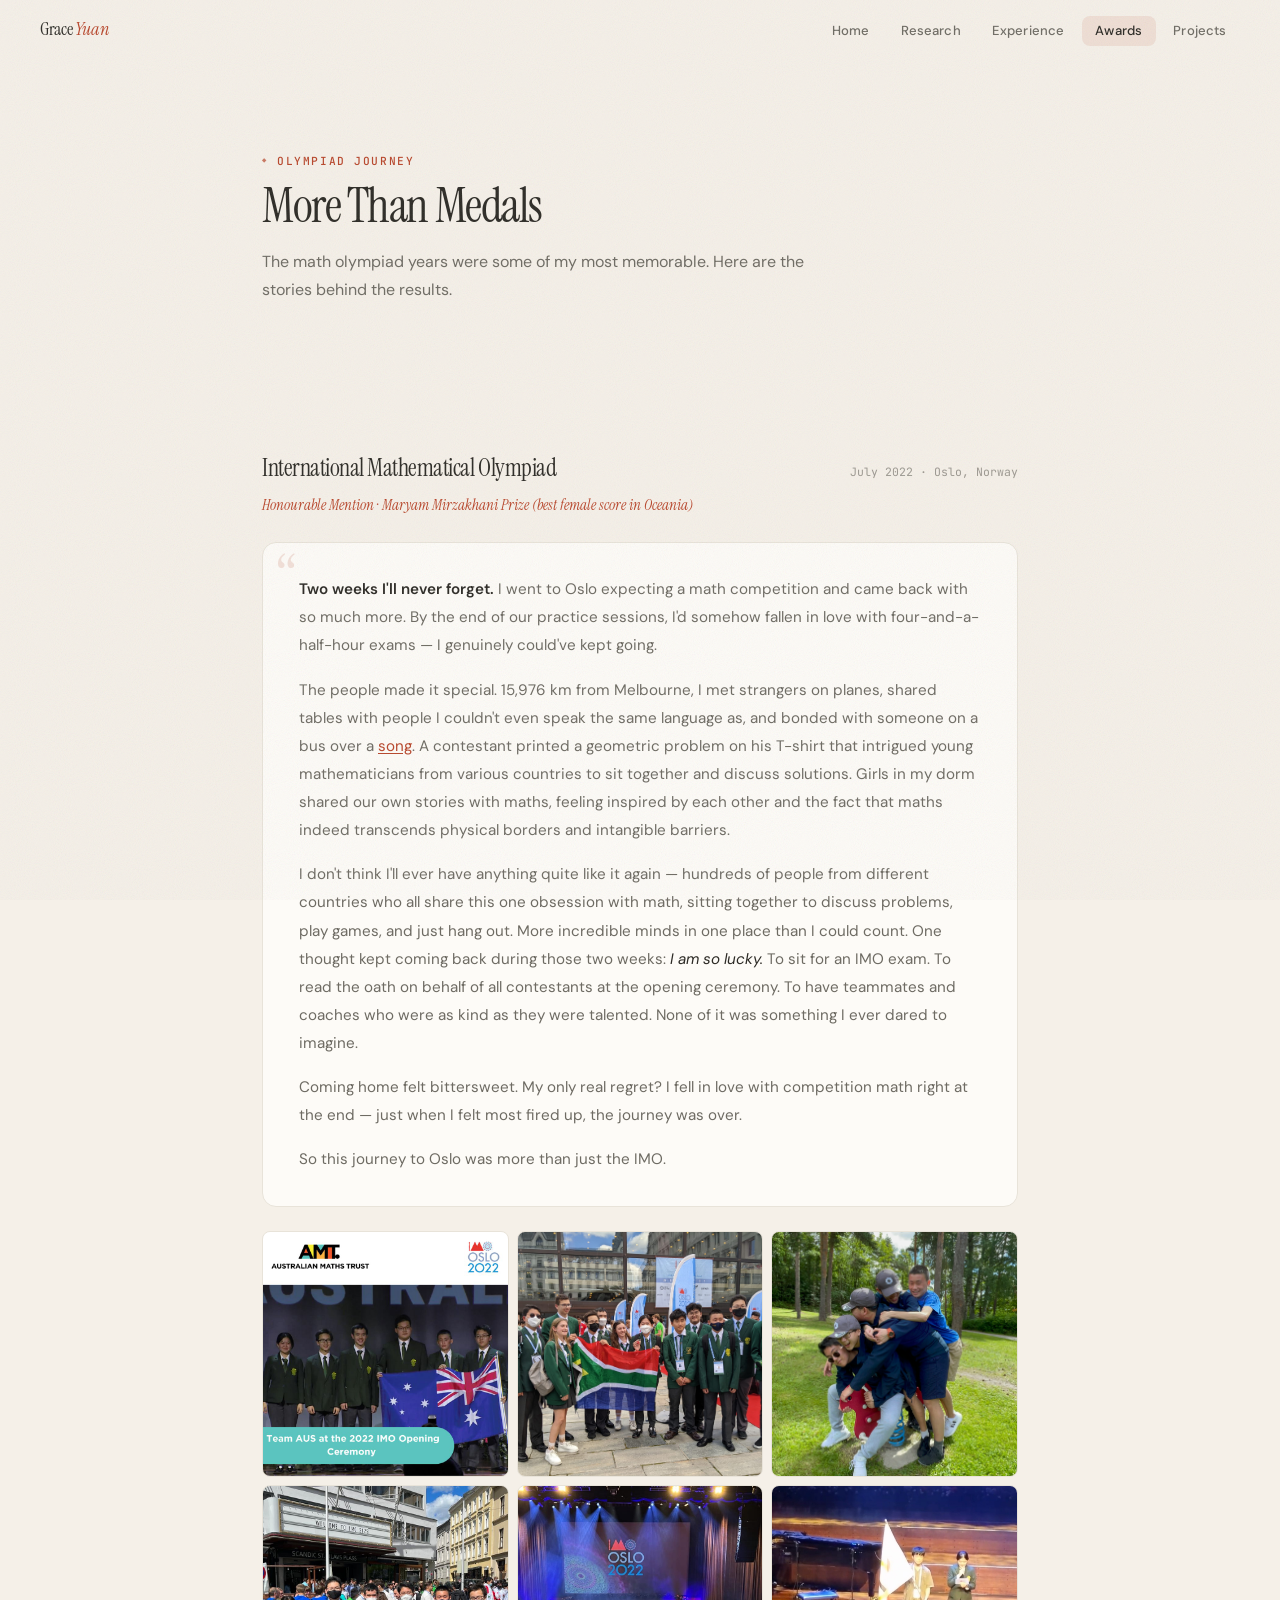
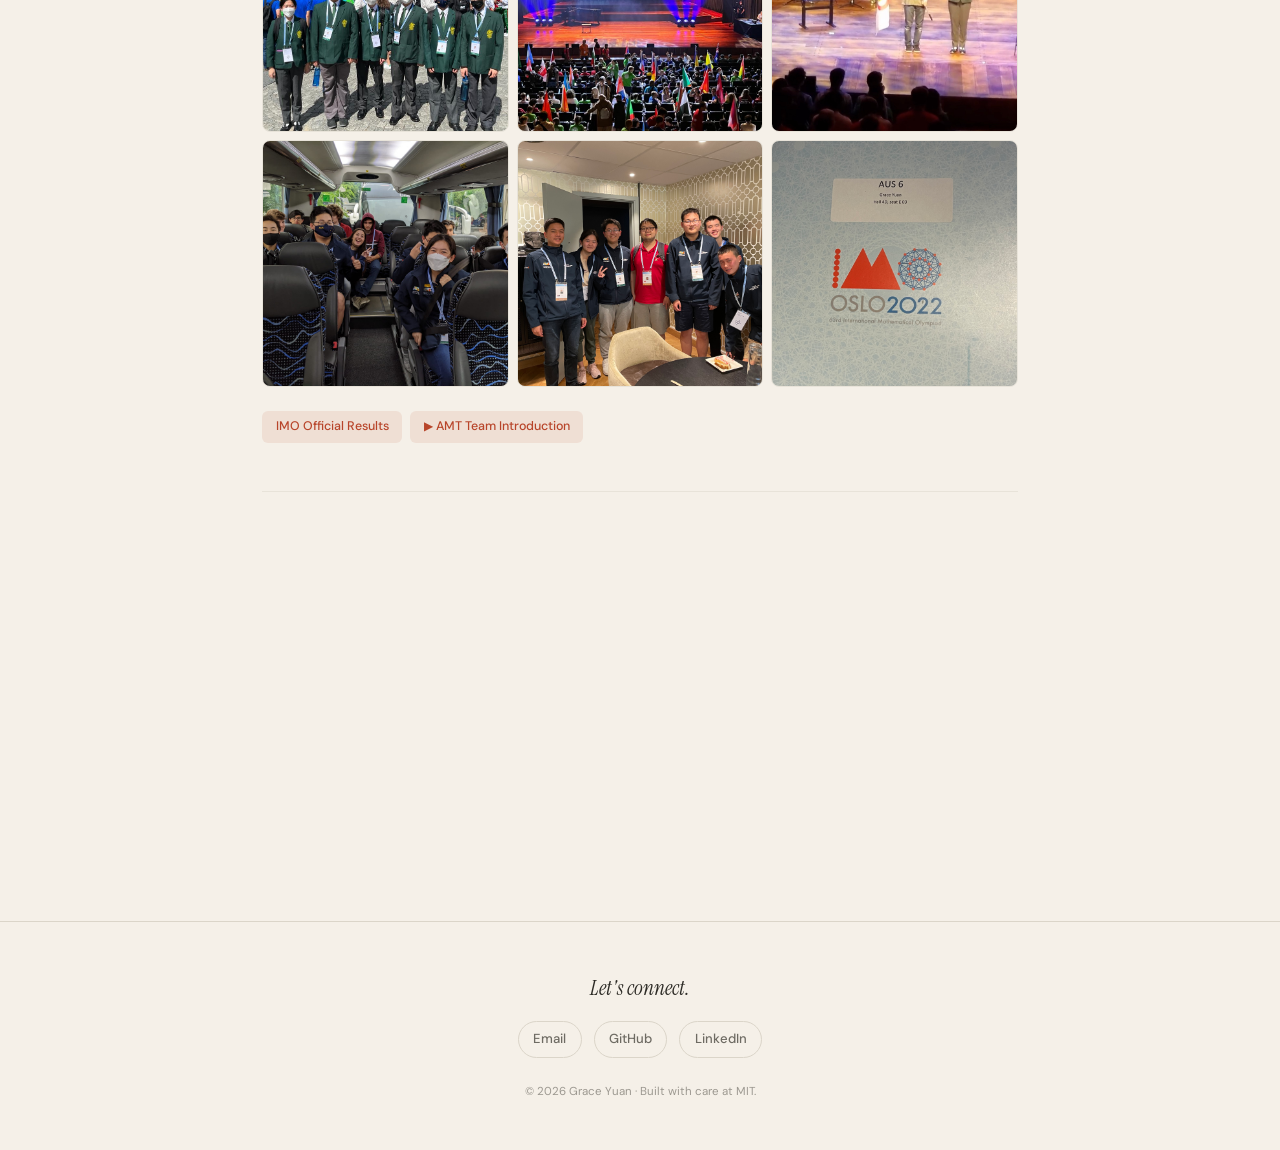
==== commit 85ea34ed: "Fix fonts and update awards text" ====
--- a/awards.html
+++ b/awards.html
@@ -131,8 +131,8 @@
         <div class="section-tag reveal">Olympiad Journey</div>
         <h1 class="section-heading reveal r-d1">More Than Medals</h1>
         <p class="section-desc reveal r-d2">
-            Representing Australia in international math olympiads shaped who I am. 
-            These are the experiences behind the results.
+            The math olympiad years were some of my most memorable. 
+            Here are the stories behind the results.
         </p>
     </div>
 
@@ -212,6 +212,14 @@
             Gold Medal — Ranked 6th globally
         </div>
 
+        <div class="reflection">
+            <p>
+                Due to COVID, we couldn't be there in person, so we took our exams online 
+                and our pre-competition team bonding was... an online escape room. Not quite 
+                the same as Oslo, but still a lot of fun.
+            </p>
+        </div>
+
         <div class="olympiad-links">
             <a href="https://www.egmo.org/people/person1955/" target="_blank">
                 EGMO Official Profile
--- a/style.css
+++ b/style.css
@@ -328,8 +328,9 @@
     transform: translateY(-1px);
 }
 .pub-mini-title {
-    font-family: var(--serif);
+    font-family: var(--sans);
     font-size: 1.05rem;
+    font-weight: 600;
     line-height: 1.35;
     margin-bottom: 0.25rem;
 }
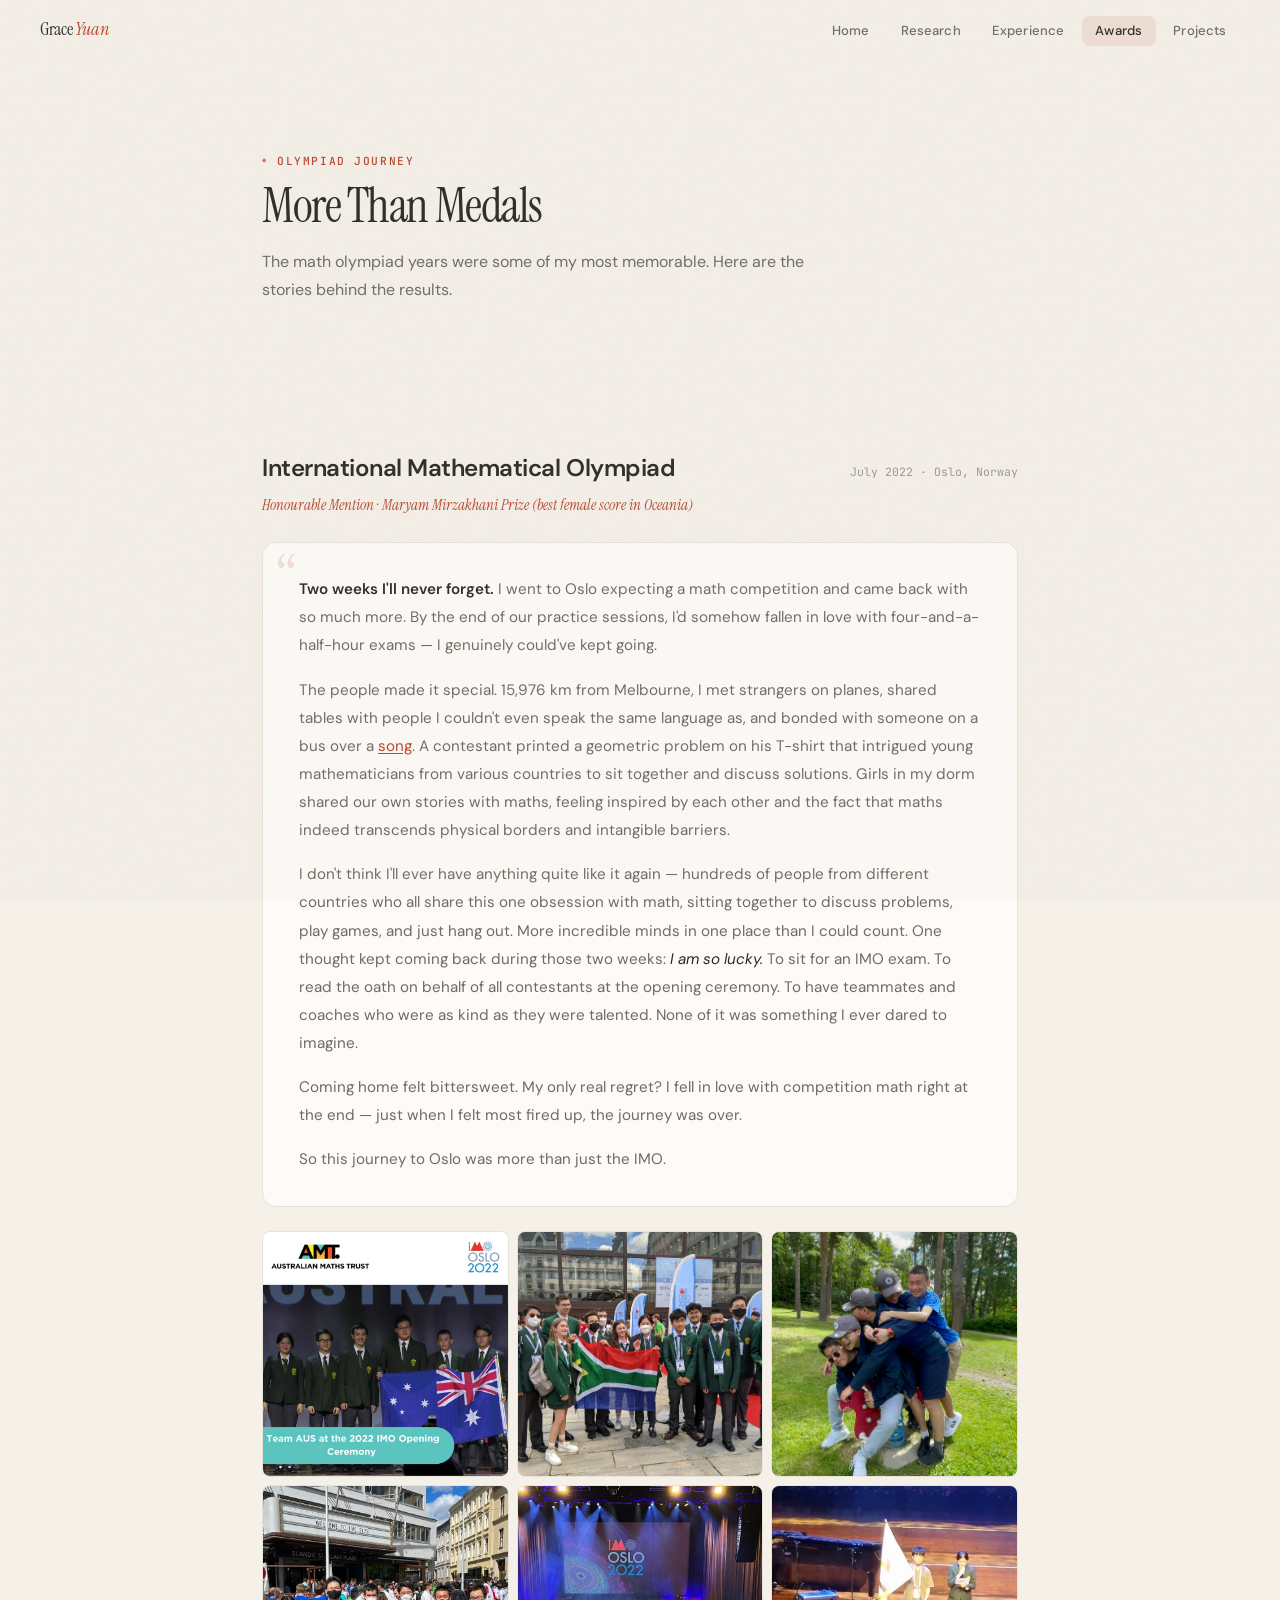
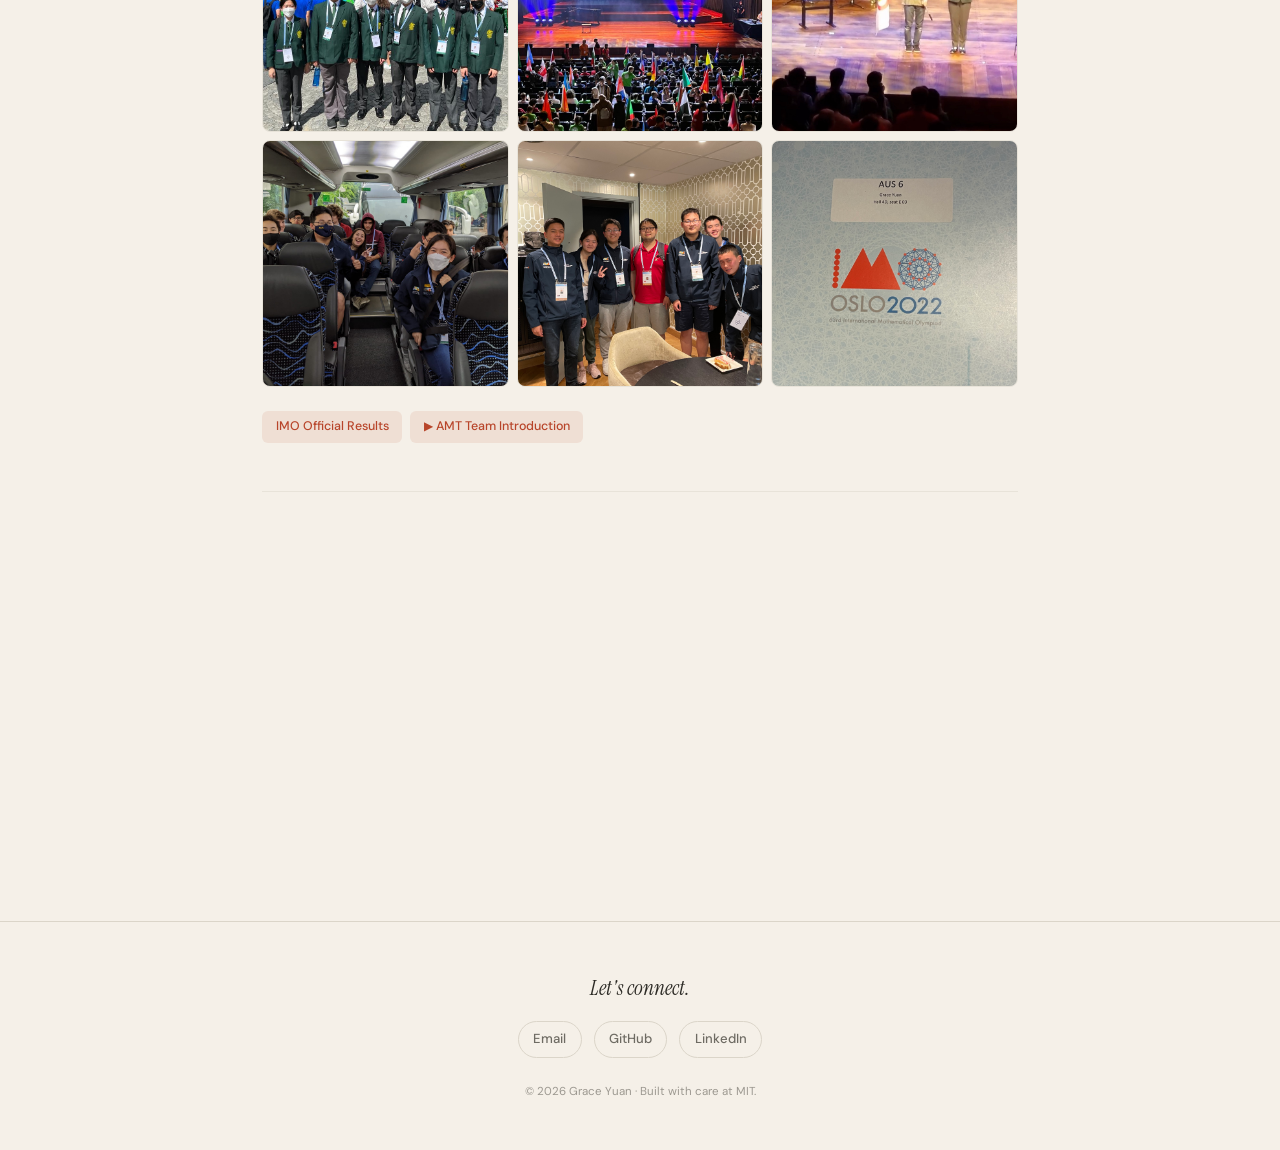
==== commit 8b55714d: "Consistent fonts across all pages" ====
--- a/awards.html
+++ b/awards.html
@@ -78,9 +78,9 @@
             margin-bottom: 0.25rem;
         }
         .olympiad-header h2 {
-            font-family: var(--serif);
+            font-family: var(--sans);
             font-size: 1.5rem;
-            font-weight: 400;
+            font-weight: 600;
             letter-spacing: -0.02em;
         }
         .olympiad-date {
--- a/style.css
+++ b/style.css
@@ -445,8 +445,9 @@
 }
 .pub-card-body {}
 .pub-card-body h3 {
-    font-family: var(--serif);
+    font-family: var(--sans);
     font-size: 1.15rem;
+    font-weight: 600;
     line-height: 1.35;
     margin-bottom: 0.4rem;
 }
@@ -695,9 +696,9 @@
     object-fit: cover;
 }
 .project-full-body h3 {
-    font-family: var(--serif);
+    font-family: var(--sans);
     font-size: 1.4rem;
-    font-weight: 400;
+    font-weight: 600;
     margin-bottom: 0.5rem;
     letter-spacing: -0.01em;
 }
